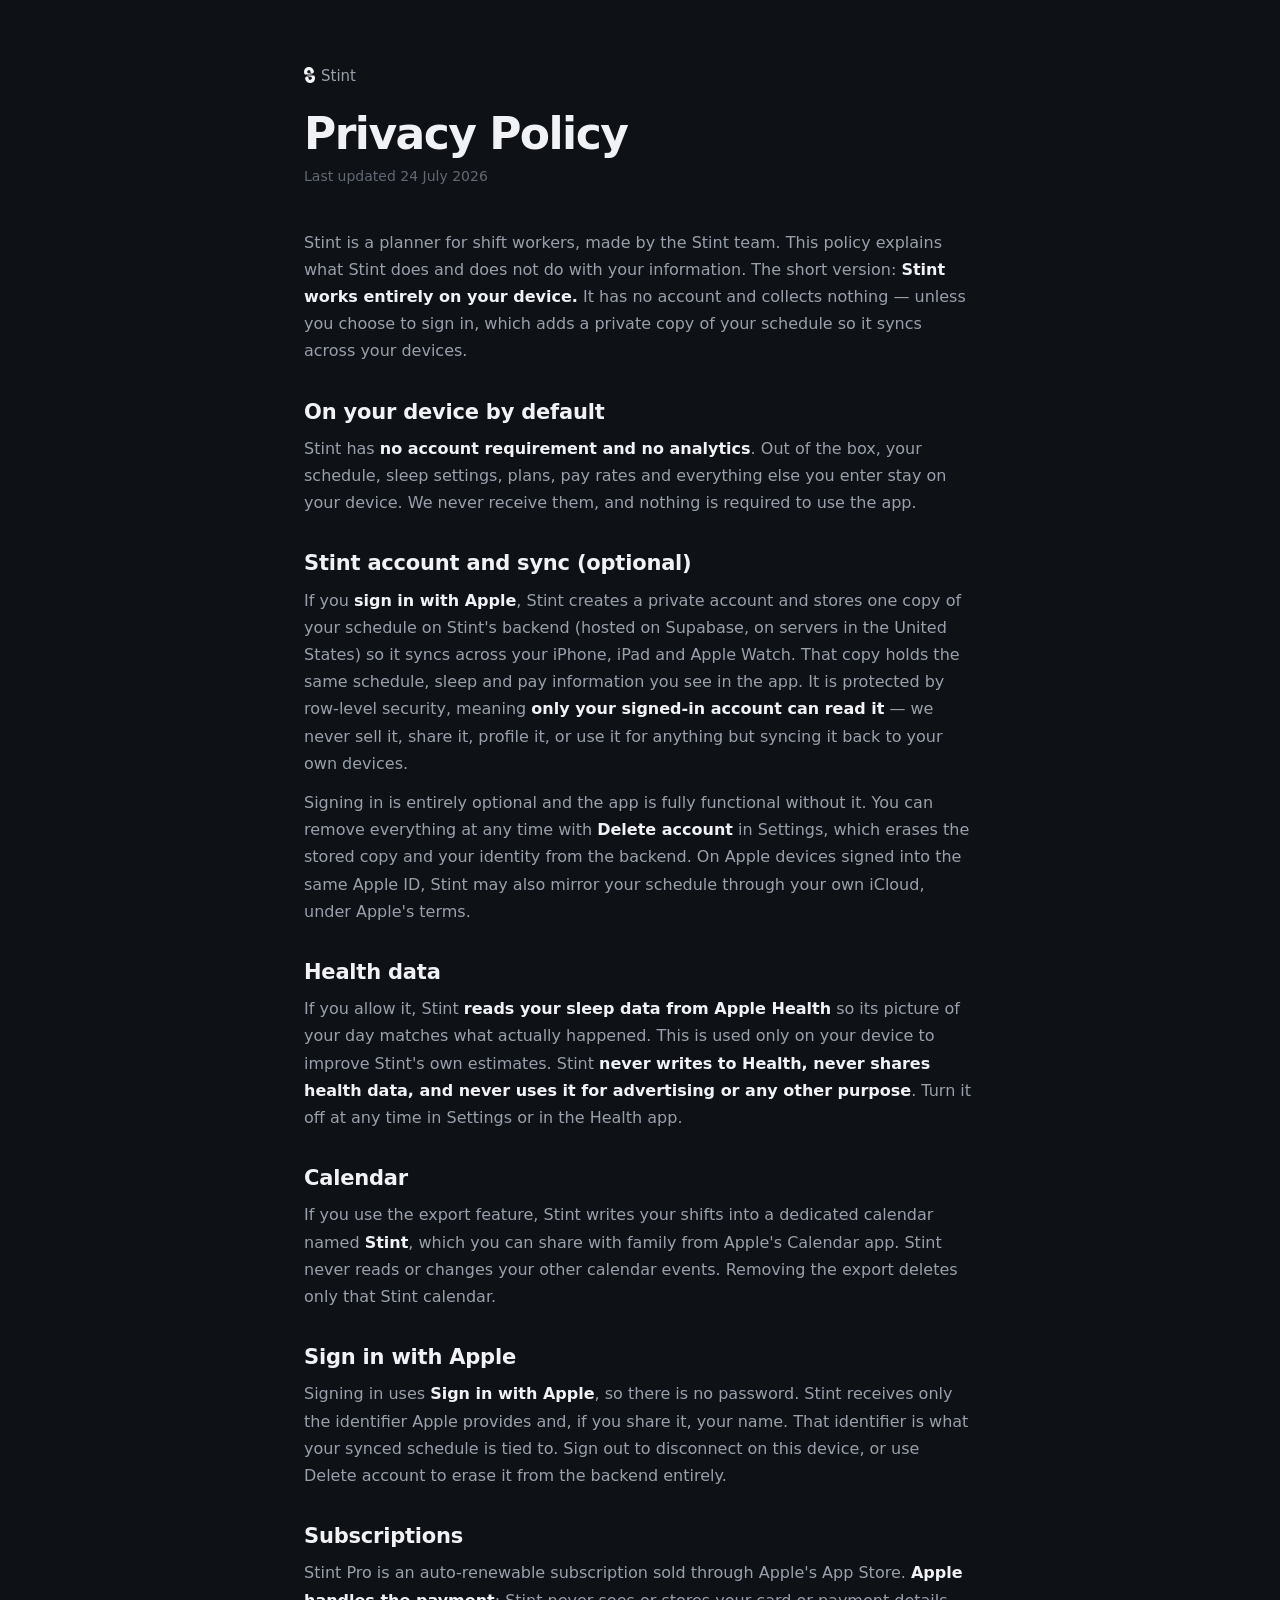
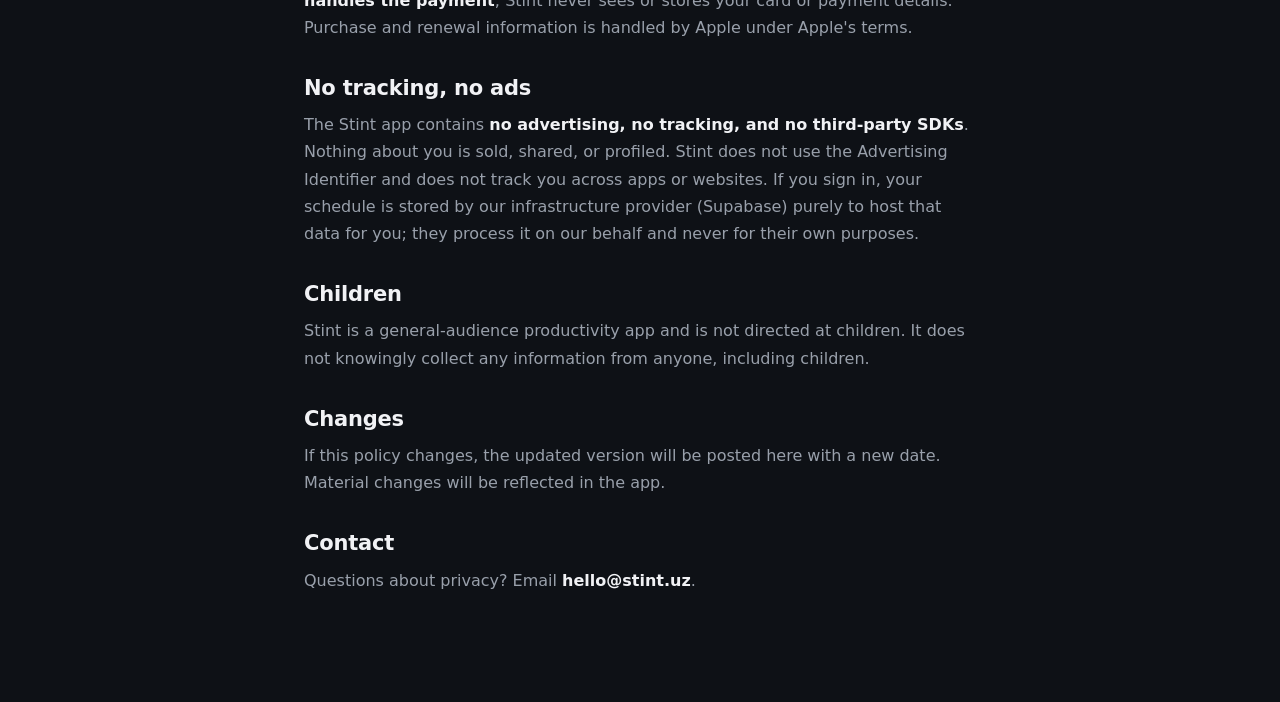
==== privacy.html @ 85cf30b4 "Stint marketing site (stint.uz): landing, privacy, terms Static HTML/CSS for stint.uz — landing page" ====
<!DOCTYPE html>
<html lang="en">
<head>
  <meta charset="UTF-8" />
  <meta name="viewport" content="width=device-width, initial-scale=1" />
  <title>Privacy Policy — Stint</title>
  <meta name="theme-color" content="#0E1116" />
  <link rel="icon" type="image/png" href="img/icon.png" />
  <link rel="apple-touch-icon" href="img/icon.png" />
  <link rel="stylesheet" href="style.css" />
</head>
<body>
  <main class="legal">
    <a class="back" href="/"><img class="mark" src="img/mark.png" alt="" style="height:16px;vertical-align:-2px;margin-right:6px;" />Stint</a>
    <h1>Privacy Policy</h1>
    <p class="updated">Last updated 24 July 2026</p>

    <p>Stint is a planner for shift workers, made by the Stint team. This policy explains what Stint does and does not do with your information. The short version: <strong>Stint works entirely on your device.</strong> It has no account and collects nothing — unless you choose to sign in, which adds a private copy of your schedule so it syncs across your devices.</p>

    <h2>On your device by default</h2>
    <p>Stint has <strong>no account requirement and no analytics</strong>. Out of the box, your schedule, sleep settings, plans, pay rates and everything else you enter stay on your device. We never receive them, and nothing is required to use the app.</p>

    <h2>Stint account and sync (optional)</h2>
    <p>If you <strong>sign in with Apple</strong>, Stint creates a private account and stores one copy of your schedule on Stint's backend (hosted on Supabase, on servers in the United States) so it syncs across your iPhone, iPad and Apple Watch. That copy holds the same schedule, sleep and pay information you see in the app. It is protected by row-level security, meaning <strong>only your signed-in account can read it</strong> — we never sell it, share it, profile it, or use it for anything but syncing it back to your own devices.</p>
    <p>Signing in is entirely optional and the app is fully functional without it. You can remove everything at any time with <strong>Delete account</strong> in Settings, which erases the stored copy and your identity from the backend. On Apple devices signed into the same Apple ID, Stint may also mirror your schedule through your own iCloud, under Apple's terms.</p>

    <h2>Health data</h2>
    <p>If you allow it, Stint <strong>reads your sleep data from Apple Health</strong> so its picture of your day matches what actually happened. This is used only on your device to improve Stint's own estimates. Stint <strong>never writes to Health, never shares health data, and never uses it for advertising or any other purpose</strong>. Turn it off at any time in Settings or in the Health app.</p>

    <h2>Calendar</h2>
    <p>If you use the export feature, Stint writes your shifts into a dedicated calendar named <strong>Stint</strong>, which you can share with family from Apple's Calendar app. Stint never reads or changes your other calendar events. Removing the export deletes only that Stint calendar.</p>

    <h2>Sign in with Apple</h2>
    <p>Signing in uses <strong>Sign in with Apple</strong>, so there is no password. Stint receives only the identifier Apple provides and, if you share it, your name. That identifier is what your synced schedule is tied to. Sign out to disconnect on this device, or use Delete account to erase it from the backend entirely.</p>

    <h2>Subscriptions</h2>
    <p>Stint Pro is an auto-renewable subscription sold through Apple's App Store. <strong>Apple handles the payment</strong>; Stint never sees or stores your card or payment details. Purchase and renewal information is handled by Apple under Apple's terms.</p>

    <h2>No tracking, no ads</h2>
    <p>The Stint app contains <strong>no advertising, no tracking, and no third-party SDKs</strong>. Nothing about you is sold, shared, or profiled. Stint does not use the Advertising Identifier and does not track you across apps or websites. If you sign in, your schedule is stored by our infrastructure provider (Supabase) purely to host that data for you; they process it on our behalf and never for their own purposes.</p>

    <h2>Children</h2>
    <p>Stint is a general-audience productivity app and is not directed at children. It does not knowingly collect any information from anyone, including children.</p>

    <h2>Changes</h2>
    <p>If this policy changes, the updated version will be posted here with a new date. Material changes will be reflected in the app.</p>

    <h2>Contact</h2>
    <p>Questions about privacy? Email <strong><a href="mailto:hello@stint.uz">hello@stint.uz</a></strong>.</p>
  </main>
</body>
</html>
---- style.css ----
/* Stint — marketing site. Brand tokens from docs/02-BRAND.md, dark-first (the
   app's native habitat is 3am). One accent (Signal orange), used sparingly.
   System font (SF on Apple devices) to match the app. No em-dashes anywhere. */

:root {
  --canvas: #0E1116;
  --surface: #171B21;
  --surface-2: #1B2027;
  --ink: #F1F2F5;
  --ink2: #99A0AB;
  --ink3: #626973;
  --hairline: #242931;
  --signal: #F0602F;
  --signal-soft: #3A2018;
  --cta: #F1F2F5;
  --on-cta: #14171C;
  --sky-night: #0A0C10;
  --radius: 16px;
  --pill: 999px;
  --max: 1120px;
  font-family: -apple-system, BlinkMacSystemFont, "SF Pro Display", "SF Pro Text",
    system-ui, "Segoe UI", sans-serif;
}

* { box-sizing: border-box; margin: 0; padding: 0; }

html { scroll-behavior: smooth; -webkit-font-smoothing: antialiased; }

body {
  background: var(--canvas);
  color: var(--ink);
  line-height: 1.5;
  overflow-x: hidden;
}

a { color: inherit; text-decoration: none; }

.wrap { width: 100%; max-width: var(--max); margin: 0 auto; padding: 0 24px; }

/* ---------- Nav ---------- */
.nav {
  position: sticky; top: 0; z-index: 40;
  height: 64px; display: flex; align-items: center;
  background: rgba(14, 17, 22, 0.72);
  backdrop-filter: saturate(160%) blur(18px);
  -webkit-backdrop-filter: saturate(160%) blur(18px);
  border-bottom: 1px solid var(--hairline);
}
.nav .wrap { display: flex; align-items: center; justify-content: space-between; }
.wordmark { display: inline-flex; align-items: center; gap: 9px; font-weight: 600; font-size: 19px; letter-spacing: -0.02em; }
.wordmark .mark { height: 22px; width: auto; display: block; }
.wordmark .dot { color: var(--signal); }
.nav-links { display: flex; align-items: center; gap: 28px; }
.nav-links a { color: var(--ink2); font-size: 15px; transition: color .2s ease; }
.nav-links a:hover { color: var(--ink); }
.nav-cta {
  background: var(--cta); color: var(--on-cta) !important;
  padding: 9px 16px; border-radius: var(--pill); font-weight: 600; font-size: 14px;
  transition: transform .2s cubic-bezier(.16,1,.3,1), opacity .2s ease;
}
.nav-cta:hover { opacity: .92; }
.nav-cta:active { transform: scale(.97); }
@media (max-width: 680px) { .nav-links .hide-sm { display: none; } }

/* ---------- Buttons ---------- */
.pill {
  display: inline-flex; align-items: center; gap: 8px;
  background: var(--cta); color: var(--on-cta);
  padding: 15px 26px; border-radius: var(--pill);
  font-weight: 600; font-size: 16px;
  transition: transform .2s cubic-bezier(.16,1,.3,1), opacity .2s ease;
}
.pill:hover { opacity: .93; }
.pill:active { transform: translateY(1px) scale(.99); }
.ghost { color: var(--ink2); font-weight: 500; font-size: 16px; transition: color .2s ease; }
.ghost:hover { color: var(--ink); }

/* ---------- Sections ---------- */
section { padding: 96px 0; }
.eyebrow { color: var(--ink3); font-size: 13px; font-weight: 500; letter-spacing: .01em; margin-bottom: 14px; }

h1 { font-size: clamp(40px, 6.4vw, 64px); line-height: 1.02; letter-spacing: -0.035em; font-weight: 600; }
h2 { font-size: clamp(30px, 4.4vw, 44px); line-height: 1.06; letter-spacing: -0.03em; font-weight: 600; }
.lead { color: var(--ink2); font-size: clamp(17px, 2.1vw, 19px); line-height: 1.55; max-width: 40ch; }

/* Hero */
.hero { padding-top: 72px; padding-bottom: 72px; }
.hero .wrap { display: grid; grid-template-columns: 1.05fr 0.95fr; gap: 48px; align-items: center; }
.hero h1 { margin-bottom: 20px; }
.hero .lead { margin-bottom: 30px; }
.hero-actions { display: flex; align-items: center; gap: 22px; }
.shot { border-radius: 34px; border: 1px solid var(--hairline); box-shadow: 0 40px 90px -30px rgba(0,0,0,.7); display: block; width: 100%; }
.phone { max-width: 300px; margin: 0 auto; }
.phone-right { justify-self: end; }
@media (max-width: 860px) {
  .hero .wrap { grid-template-columns: 1fr; gap: 40px; }
  .phone { max-width: 260px; }
  .hero-actions { justify-content: flex-start; }
}

/* Manifesto band */
.manifesto { background: var(--sky-night); border-top: 1px solid var(--hairline); border-bottom: 1px solid var(--hairline); }
.manifesto .wrap { max-width: 760px; text-align: center; }
.manifesto h2 { margin-bottom: 20px; }
.manifesto p { color: var(--ink2); font-size: clamp(17px, 2.2vw, 20px); line-height: 1.6; max-width: 62ch; margin: 0 auto; }
.manifesto .accent { color: var(--ink); }

/* Feature split */
.feature .wrap { display: grid; grid-template-columns: 1fr 1fr; gap: 56px; align-items: center; }
.feature.reverse .wrap .copy { order: 2; }
.feature.reverse .wrap .art { order: 1; }
.feature .copy h2 { margin-bottom: 18px; }
.chip { display: inline-block; color: var(--signal); background: var(--signal-soft); font-size: 13px; font-weight: 600; padding: 4px 11px; border-radius: var(--pill); margin-bottom: 16px; }
@media (max-width: 860px) {
  .feature .wrap { grid-template-columns: 1fr; gap: 36px; }
  .feature.reverse .wrap .copy { order: 1; }
  .feature.reverse .wrap .art { order: 2; }
}

/* Honesty band */
.honesty { text-align: center; }
.honesty h2 { max-width: 20ch; margin: 0 auto 18px; }
.honesty p { color: var(--ink2); font-size: 18px; max-width: 52ch; margin: 0 auto; }
.honesty .row { display: flex; justify-content: center; flex-wrap: wrap; gap: 12px; margin-top: 34px; }
.tag { border: 1px solid var(--hairline); color: var(--ink2); border-radius: var(--pill); padding: 10px 18px; font-size: 15px; font-weight: 500; }

/* Pricing */
.pricing { text-align: center; }
.pricing > .wrap > h2 { margin-bottom: 12px; }
.pricing .sub { color: var(--ink2); margin-bottom: 44px; }
.tiers { display: grid; grid-template-columns: 1fr 1fr; gap: 20px; max-width: 780px; margin: 0 auto; text-align: left; }
.tier { border: 1px solid var(--hairline); border-radius: 22px; padding: 30px; background: var(--surface); }
.tier.pro { border-color: color-mix(in srgb, var(--signal) 45%, var(--hairline)); }
.tier .name { font-size: 15px; color: var(--ink2); font-weight: 600; }
.tier .price { font-size: 30px; font-weight: 600; letter-spacing: -0.02em; margin: 8px 0 4px; font-variant-numeric: tabular-nums; }
.tier .price small { font-size: 15px; color: var(--ink3); font-weight: 500; }
.tier ul { list-style: none; margin-top: 20px; display: grid; gap: 12px; }
.tier li { color: var(--ink2); font-size: 15px; display: flex; gap: 10px; align-items: baseline; }
.tier li::before { content: ""; width: 6px; height: 6px; border-radius: 50%; flex: none; margin-top: 7px; background: var(--ink3); }
.tier.pro li::before { background: var(--signal); }
.pricing .fine { color: var(--ink3); font-size: 14px; margin-top: 28px; }
@media (max-width: 680px) { .tiers { grid-template-columns: 1fr; } }

/* Footer */
footer { border-top: 1px solid var(--hairline); padding: 48px 0; }
footer .wrap { display: flex; justify-content: space-between; align-items: center; gap: 20px; flex-wrap: wrap; }
.foot-brand { display: flex; align-items: center; gap: 14px; }
.foot-brand img { width: 44px; height: 44px; border-radius: 11px; display: block; }
.foot-links { display: flex; gap: 24px; }
.foot-links a { color: var(--ink2); font-size: 15px; transition: color .2s ease; }
.foot-links a:hover { color: var(--ink); }
.foot-note { color: var(--ink3); font-size: 14px; }

/* Reveal on scroll. Progressive enhancement: content is visible by default, and
   only the `reveal-on` class (added by JS, and never under reduced motion) opts
   into the hidden-start. So if JS fails or is slow, nothing is ever blank. */
.reveal { transition: opacity .7s cubic-bezier(.16,1,.3,1), transform .7s cubic-bezier(.16,1,.3,1); }
body.reveal-on .reveal { opacity: 0; transform: translateY(18px); }
body.reveal-on .reveal.in { opacity: 1; transform: none; }
@media (prefers-reduced-motion: reduce) {
  html { scroll-behavior: auto; }
  .reveal { transition: none; }
}

/* Legal pages */
.legal { max-width: 720px; margin: 0 auto; padding: 64px 24px 96px; }
.legal a.back { color: var(--ink2); font-size: 15px; }
.legal h1 { font-size: clamp(32px, 5vw, 44px); margin: 24px 0 8px; }
.legal .updated { color: var(--ink3); font-size: 14px; margin-bottom: 40px; }
.legal h2 { font-size: 21px; margin: 36px 0 12px; letter-spacing: -0.01em; }
.legal p, .legal li { color: var(--ink2); font-size: 16px; line-height: 1.7; margin-bottom: 12px; }
.legal ul { padding-left: 20px; margin-bottom: 12px; }
.legal strong { color: var(--ink); font-weight: 600; }
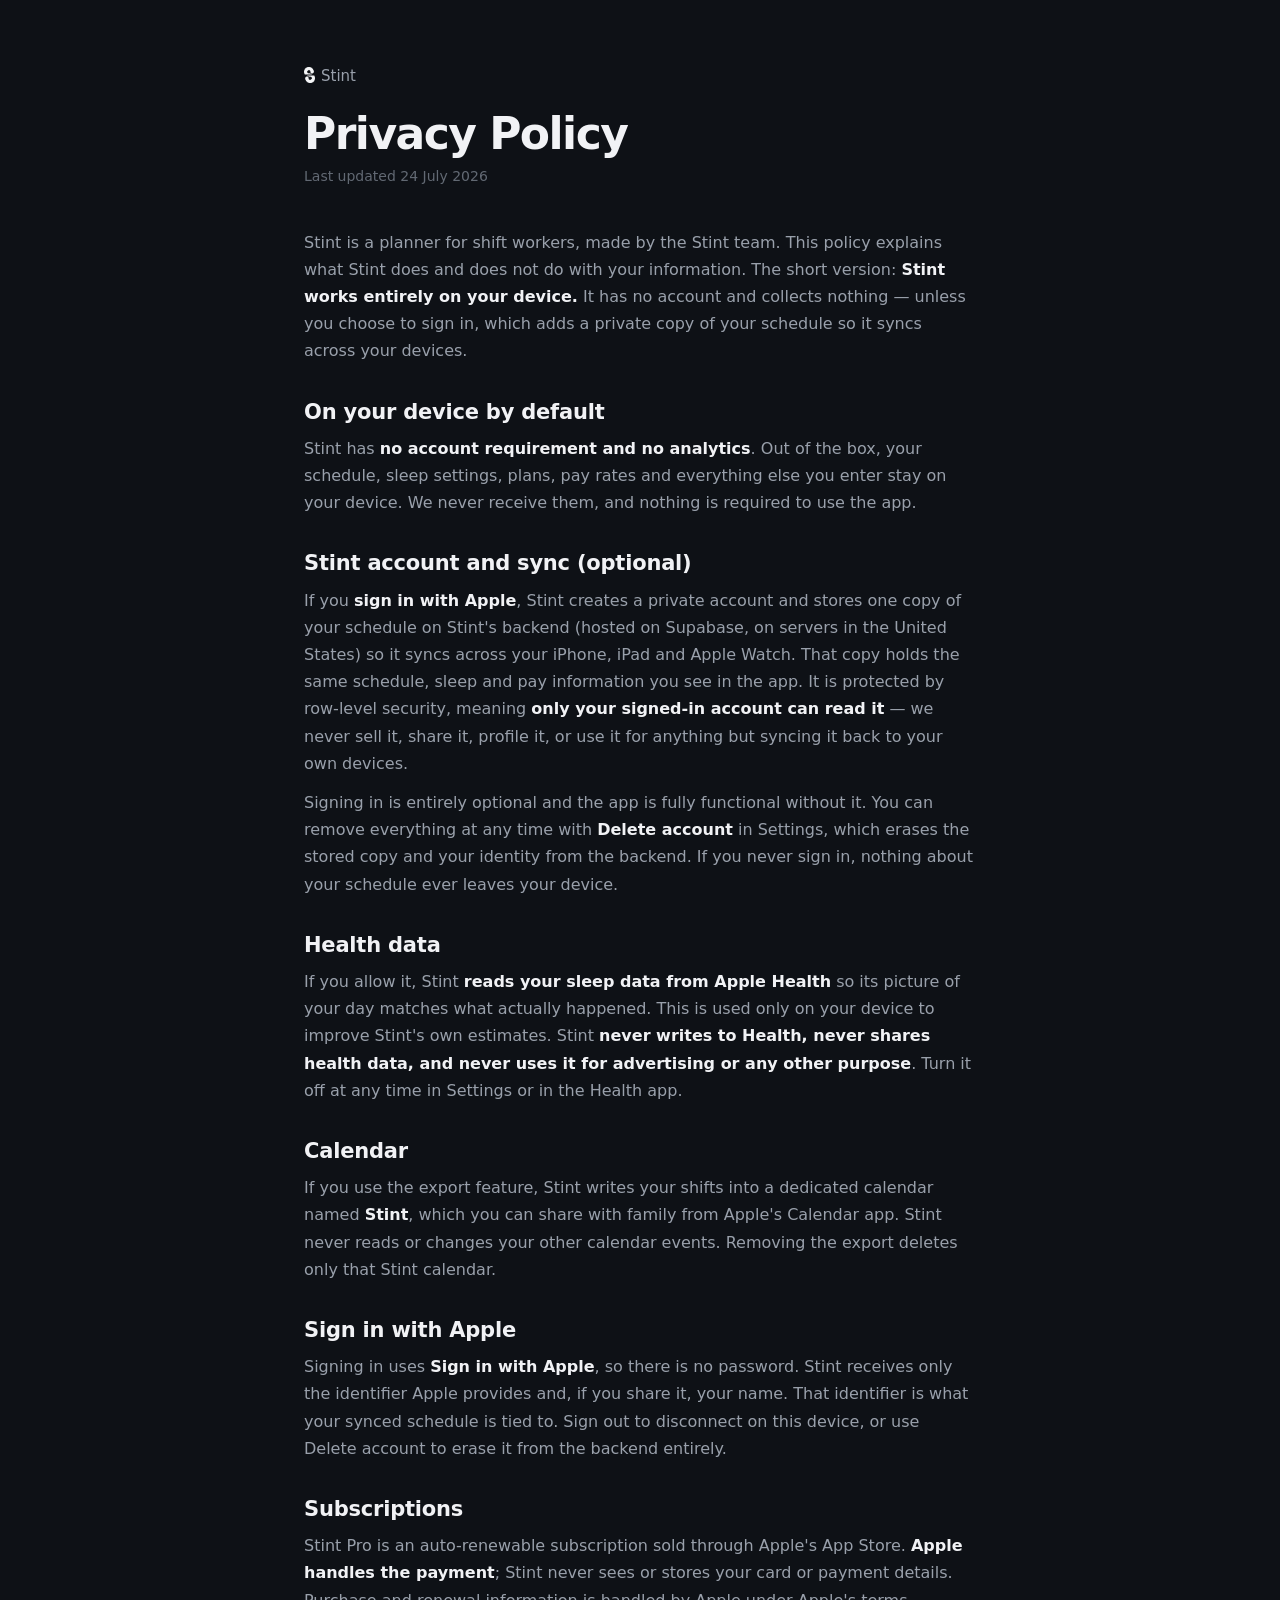
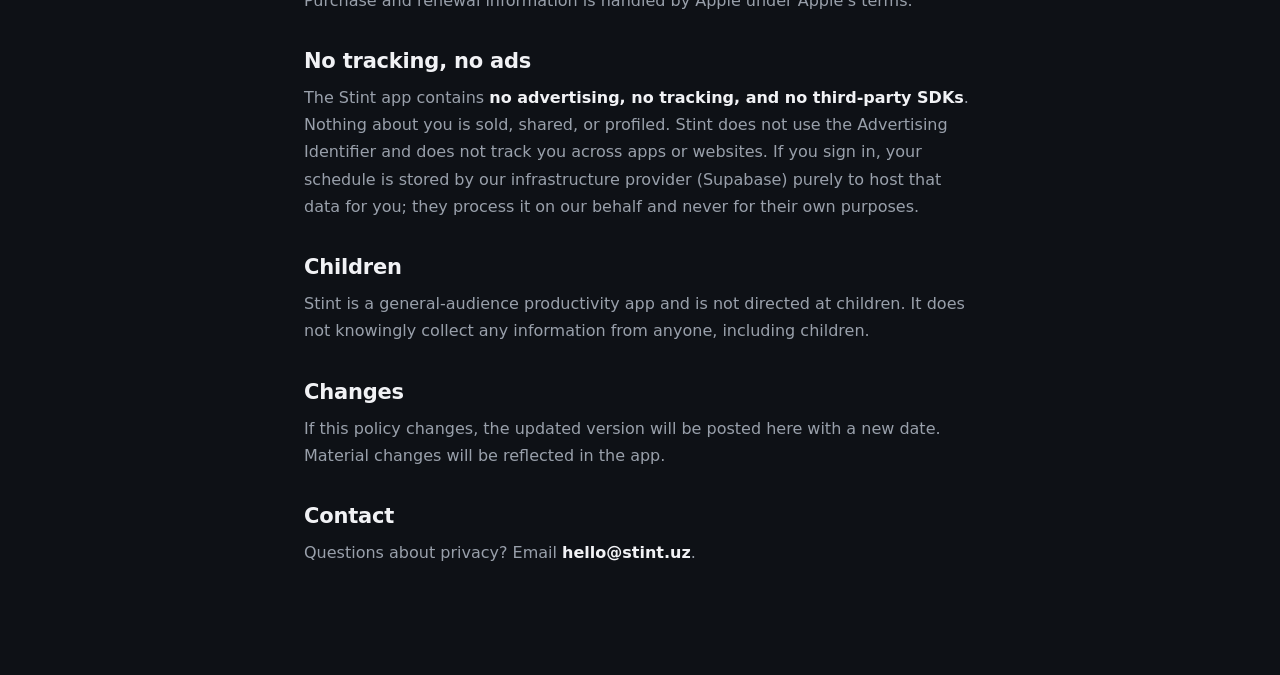
==== commit 15a288c8: "Privacy: drop retired iCloud mirror line (D-028) Automatic iCloud key-value sync is retired; sync no" ====
--- a/privacy.html
+++ b/privacy.html
@@ -22,7 +22,7 @@
 
     <h2>Stint account and sync (optional)</h2>
     <p>If you <strong>sign in with Apple</strong>, Stint creates a private account and stores one copy of your schedule on Stint's backend (hosted on Supabase, on servers in the United States) so it syncs across your iPhone, iPad and Apple Watch. That copy holds the same schedule, sleep and pay information you see in the app. It is protected by row-level security, meaning <strong>only your signed-in account can read it</strong> — we never sell it, share it, profile it, or use it for anything but syncing it back to your own devices.</p>
-    <p>Signing in is entirely optional and the app is fully functional without it. You can remove everything at any time with <strong>Delete account</strong> in Settings, which erases the stored copy and your identity from the backend. On Apple devices signed into the same Apple ID, Stint may also mirror your schedule through your own iCloud, under Apple's terms.</p>
+    <p>Signing in is entirely optional and the app is fully functional without it. You can remove everything at any time with <strong>Delete account</strong> in Settings, which erases the stored copy and your identity from the backend. If you never sign in, nothing about your schedule ever leaves your device.</p>
 
     <h2>Health data</h2>
     <p>If you allow it, Stint <strong>reads your sleep data from Apple Health</strong> so its picture of your day matches what actually happened. This is used only on your device to improve Stint's own estimates. Stint <strong>never writes to Health, never shares health data, and never uses it for advertising or any other purpose</strong>. Turn it off at any time in Settings or in the Health app.</p>
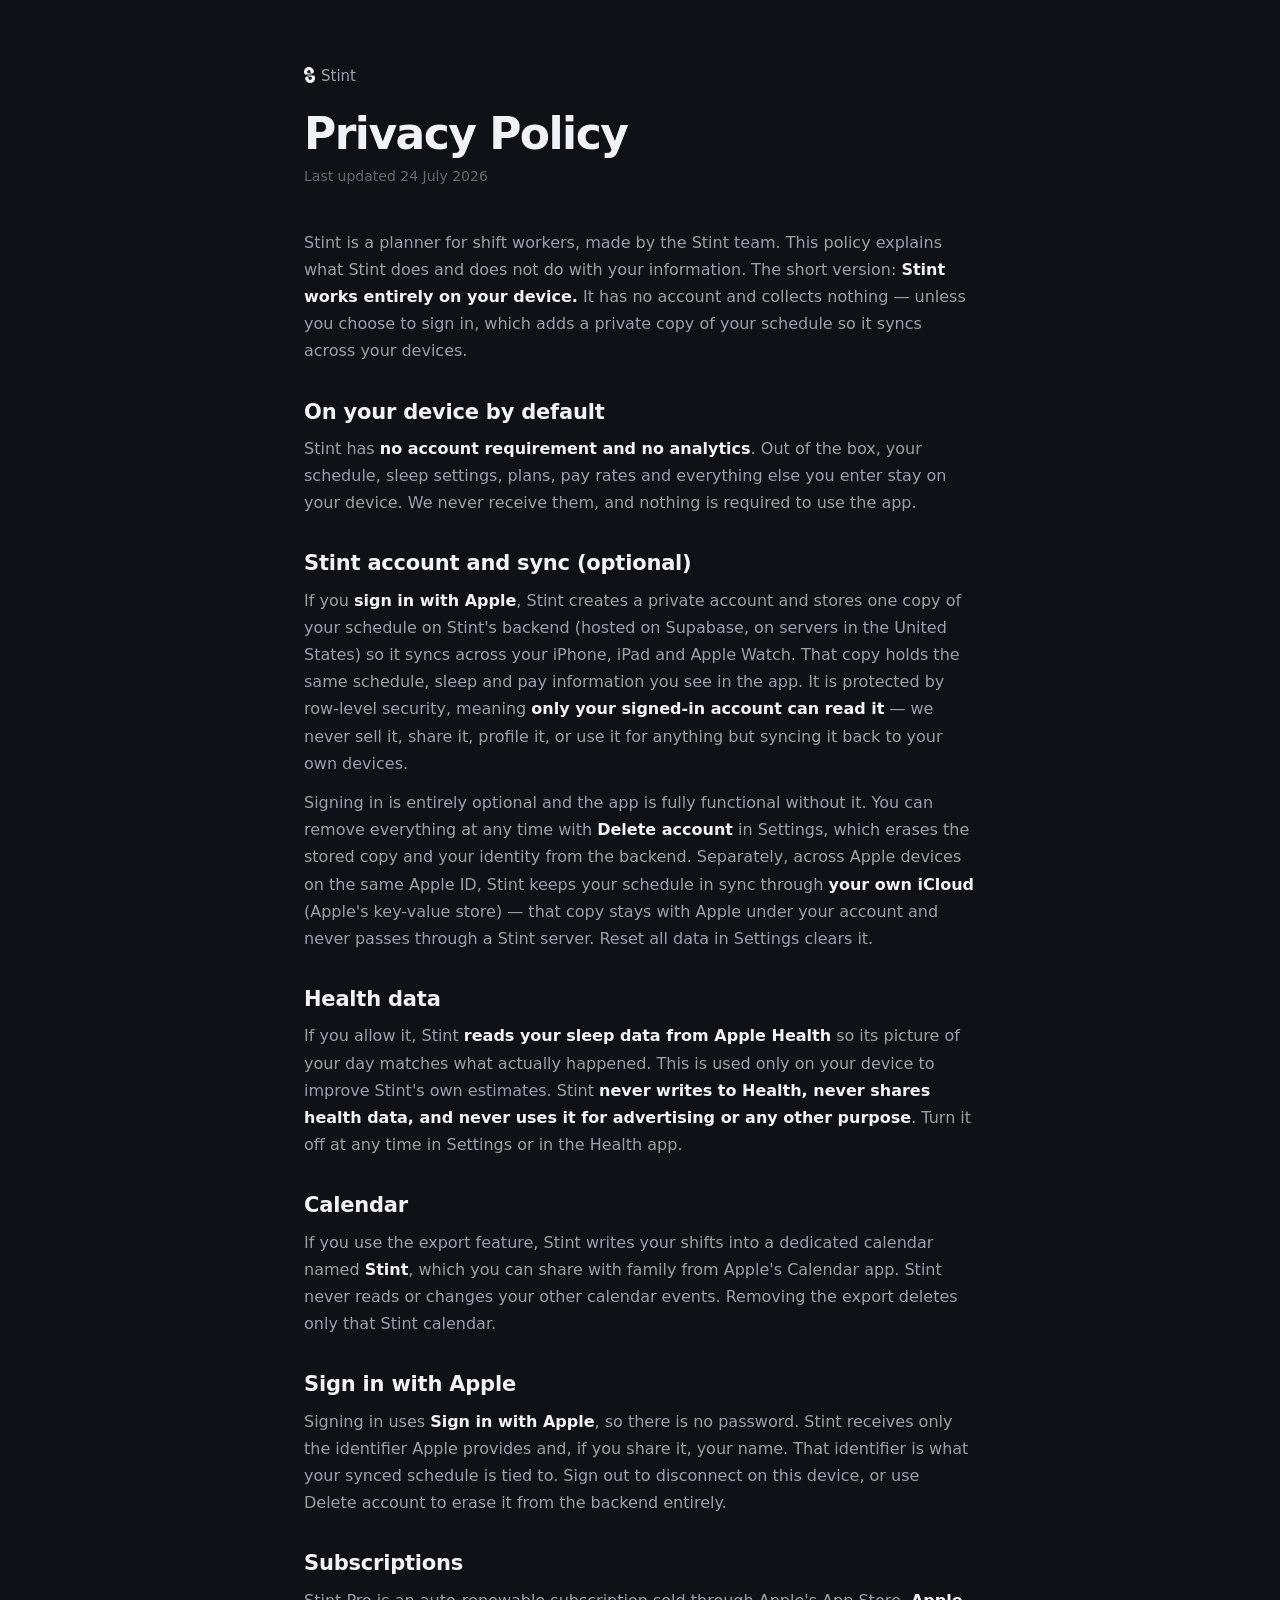
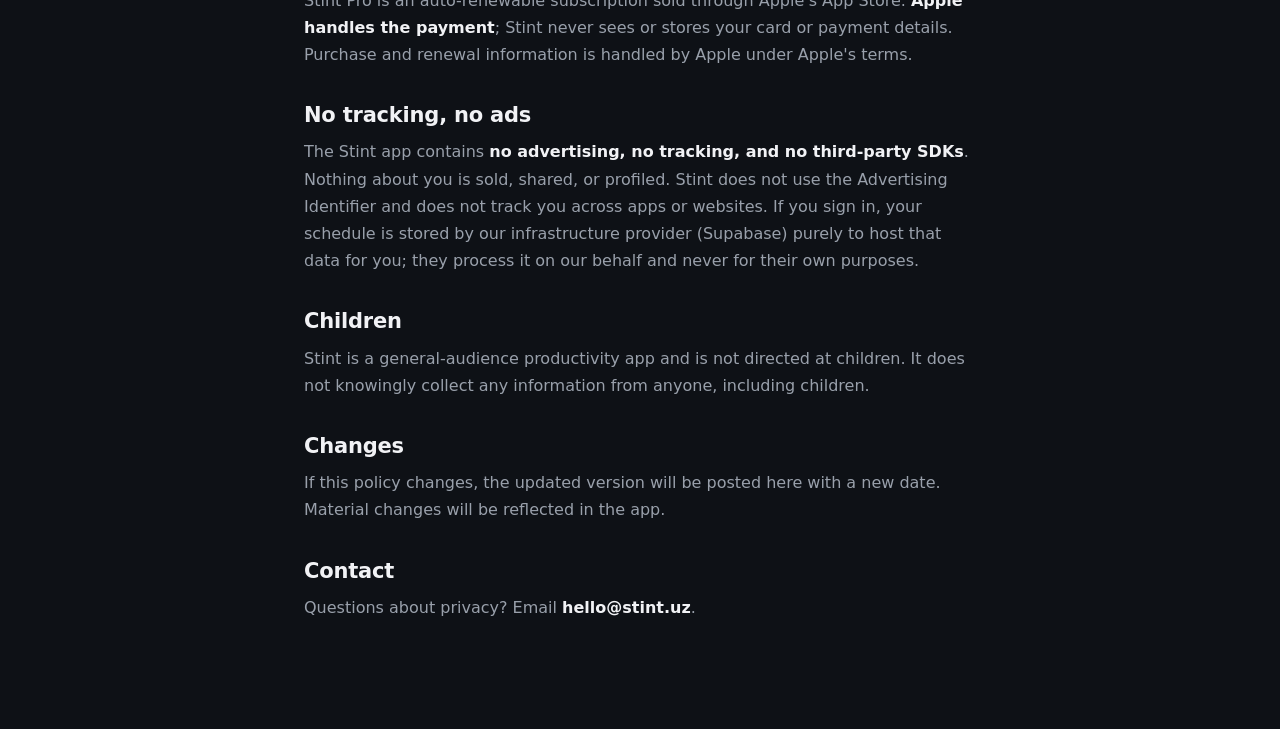
==== commit 2f77349f: "Privacy: keep iCloud sync described accurately (D-028) Co-Authored-By: Claude Opus 4.8 <noreply@anth" ====
--- a/privacy.html
+++ b/privacy.html
@@ -22,7 +22,7 @@
 
     <h2>Stint account and sync (optional)</h2>
     <p>If you <strong>sign in with Apple</strong>, Stint creates a private account and stores one copy of your schedule on Stint's backend (hosted on Supabase, on servers in the United States) so it syncs across your iPhone, iPad and Apple Watch. That copy holds the same schedule, sleep and pay information you see in the app. It is protected by row-level security, meaning <strong>only your signed-in account can read it</strong> — we never sell it, share it, profile it, or use it for anything but syncing it back to your own devices.</p>
-    <p>Signing in is entirely optional and the app is fully functional without it. You can remove everything at any time with <strong>Delete account</strong> in Settings, which erases the stored copy and your identity from the backend. If you never sign in, nothing about your schedule ever leaves your device.</p>
+    <p>Signing in is entirely optional and the app is fully functional without it. You can remove everything at any time with <strong>Delete account</strong> in Settings, which erases the stored copy and your identity from the backend. Separately, across Apple devices on the same Apple ID, Stint keeps your schedule in sync through <strong>your own iCloud</strong> (Apple's key-value store) — that copy stays with Apple under your account and never passes through a Stint server. Reset all data in Settings clears it.</p>
 
     <h2>Health data</h2>
     <p>If you allow it, Stint <strong>reads your sleep data from Apple Health</strong> so its picture of your day matches what actually happened. This is used only on your device to improve Stint's own estimates. Stint <strong>never writes to Health, never shares health data, and never uses it for advertising or any other purpose</strong>. Turn it off at any time in Settings or in the Health app.</p>
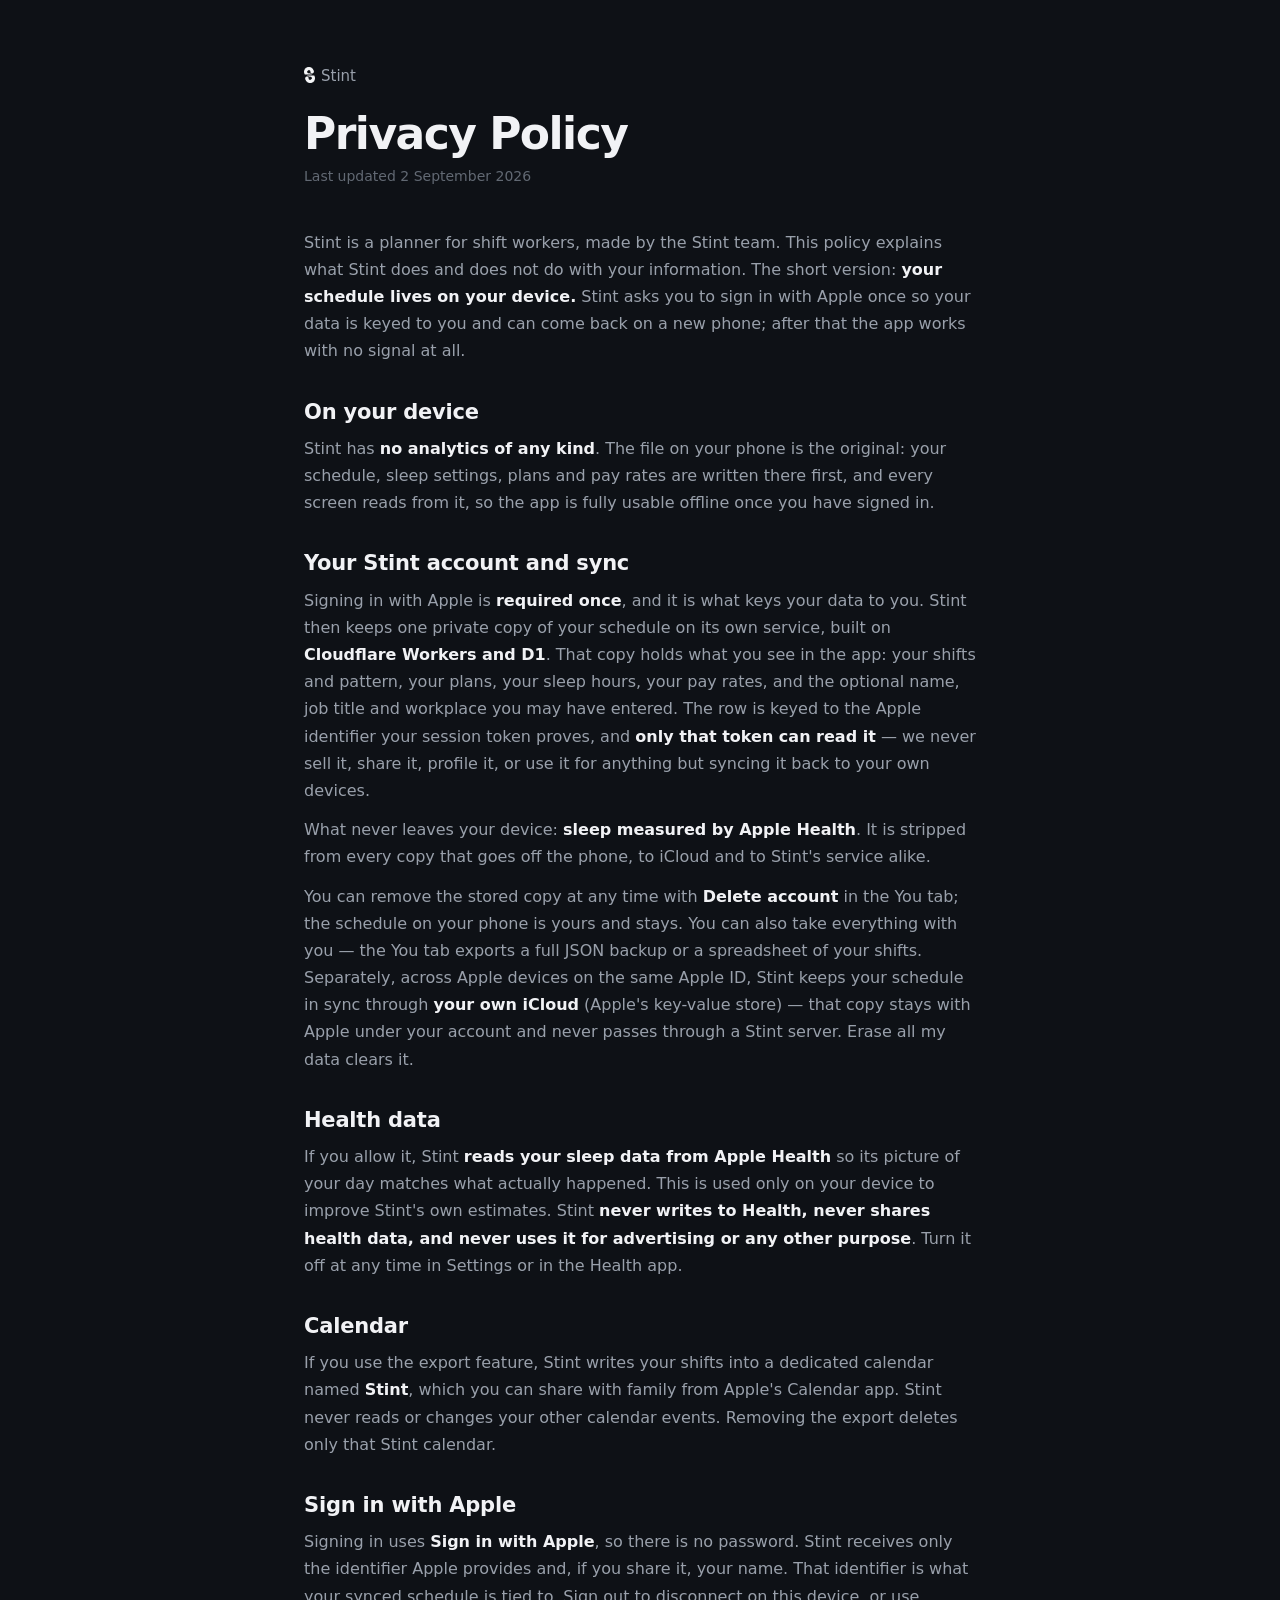
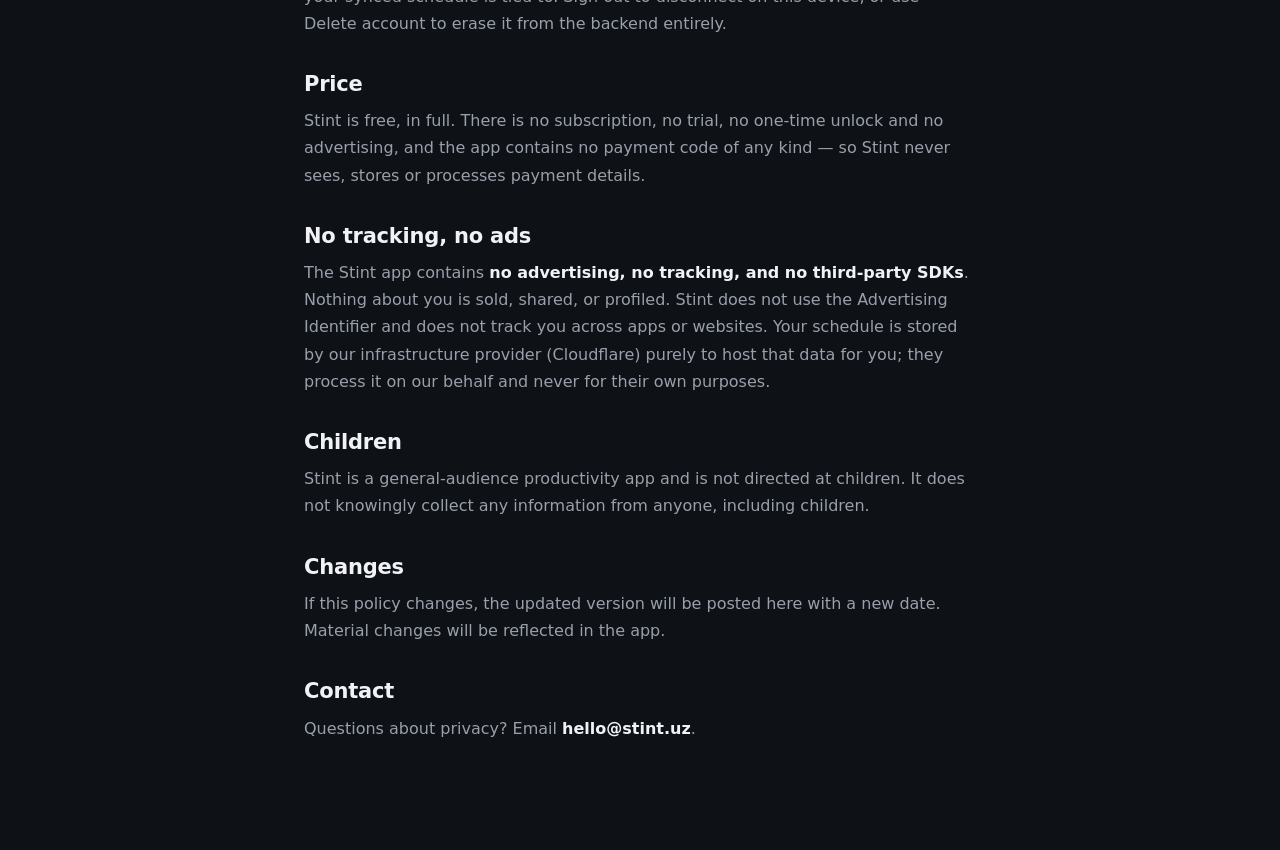
==== commit 73116eb8: "WIP snapshot (uncommitted work as of 2026-11-06, backup only)" ====
--- a/privacy.html
+++ b/privacy.html
@@ -13,16 +13,17 @@
   <main class="legal">
     <a class="back" href="/"><img class="mark" src="img/mark.png" alt="" style="height:16px;vertical-align:-2px;margin-right:6px;" />Stint</a>
     <h1>Privacy Policy</h1>
-    <p class="updated">Last updated 24 July 2026</p>
+    <p class="updated">Last updated 2 September 2026</p>
 
-    <p>Stint is a planner for shift workers, made by the Stint team. This policy explains what Stint does and does not do with your information. The short version: <strong>Stint works entirely on your device.</strong> It has no account and collects nothing — unless you choose to sign in, which adds a private copy of your schedule so it syncs across your devices.</p>
+    <p>Stint is a planner for shift workers, made by the Stint team. This policy explains what Stint does and does not do with your information. The short version: <strong>your schedule lives on your device.</strong> Stint asks you to sign in with Apple once so your data is keyed to you and can come back on a new phone; after that the app works with no signal at all.</p>
 
-    <h2>On your device by default</h2>
-    <p>Stint has <strong>no account requirement and no analytics</strong>. Out of the box, your schedule, sleep settings, plans, pay rates and everything else you enter stay on your device. We never receive them, and nothing is required to use the app.</p>
+    <h2>On your device</h2>
+    <p>Stint has <strong>no analytics of any kind</strong>. The file on your phone is the original: your schedule, sleep settings, plans and pay rates are written there first, and every screen reads from it, so the app is fully usable offline once you have signed in.</p>
 
-    <h2>Stint account and sync (optional)</h2>
-    <p>If you <strong>sign in with Apple</strong>, Stint creates a private account and stores one copy of your schedule on Stint's backend (hosted on Supabase, on servers in the United States) so it syncs across your iPhone, iPad and Apple Watch. That copy holds the same schedule, sleep and pay information you see in the app. It is protected by row-level security, meaning <strong>only your signed-in account can read it</strong> — we never sell it, share it, profile it, or use it for anything but syncing it back to your own devices.</p>
-    <p>Signing in is entirely optional and the app is fully functional without it. You can remove everything at any time with <strong>Delete account</strong> in Settings, which erases the stored copy and your identity from the backend. Separately, across Apple devices on the same Apple ID, Stint keeps your schedule in sync through <strong>your own iCloud</strong> (Apple's key-value store) — that copy stays with Apple under your account and never passes through a Stint server. Reset all data in Settings clears it.</p>
+    <h2>Your Stint account and sync</h2>
+    <p>Signing in with Apple is <strong>required once</strong>, and it is what keys your data to you. Stint then keeps one private copy of your schedule on its own service, built on <strong>Cloudflare Workers and D1</strong>. That copy holds what you see in the app: your shifts and pattern, your plans, your sleep hours, your pay rates, and the optional name, job title and workplace you may have entered. The row is keyed to the Apple identifier your session token proves, and <strong>only that token can read it</strong> — we never sell it, share it, profile it, or use it for anything but syncing it back to your own devices.</p>
+    <p>What never leaves your device: <strong>sleep measured by Apple Health</strong>. It is stripped from every copy that goes off the phone, to iCloud and to Stint's service alike.</p>
+    <p>You can remove the stored copy at any time with <strong>Delete account</strong> in the You tab; the schedule on your phone is yours and stays. You can also take everything with you — the You tab exports a full JSON backup or a spreadsheet of your shifts. Separately, across Apple devices on the same Apple ID, Stint keeps your schedule in sync through <strong>your own iCloud</strong> (Apple's key-value store) — that copy stays with Apple under your account and never passes through a Stint server. Erase all my data clears it.</p>
 
     <h2>Health data</h2>
     <p>If you allow it, Stint <strong>reads your sleep data from Apple Health</strong> so its picture of your day matches what actually happened. This is used only on your device to improve Stint's own estimates. Stint <strong>never writes to Health, never shares health data, and never uses it for advertising or any other purpose</strong>. Turn it off at any time in Settings or in the Health app.</p>
@@ -33,11 +34,11 @@
     <h2>Sign in with Apple</h2>
     <p>Signing in uses <strong>Sign in with Apple</strong>, so there is no password. Stint receives only the identifier Apple provides and, if you share it, your name. That identifier is what your synced schedule is tied to. Sign out to disconnect on this device, or use Delete account to erase it from the backend entirely.</p>
 
-    <h2>Subscriptions</h2>
-    <p>Stint Pro is an auto-renewable subscription sold through Apple's App Store. <strong>Apple handles the payment</strong>; Stint never sees or stores your card or payment details. Purchase and renewal information is handled by Apple under Apple's terms.</p>
+    <h2>Price</h2>
+    <p>Stint is free, in full. There is no subscription, no trial, no one-time unlock and no advertising, and the app contains no payment code of any kind — so Stint never sees, stores or processes payment details.</p>
 
     <h2>No tracking, no ads</h2>
-    <p>The Stint app contains <strong>no advertising, no tracking, and no third-party SDKs</strong>. Nothing about you is sold, shared, or profiled. Stint does not use the Advertising Identifier and does not track you across apps or websites. If you sign in, your schedule is stored by our infrastructure provider (Supabase) purely to host that data for you; they process it on our behalf and never for their own purposes.</p>
+    <p>The Stint app contains <strong>no advertising, no tracking, and no third-party SDKs</strong>. Nothing about you is sold, shared, or profiled. Stint does not use the Advertising Identifier and does not track you across apps or websites. Your schedule is stored by our infrastructure provider (Cloudflare) purely to host that data for you; they process it on our behalf and never for their own purposes.</p>
 
     <h2>Children</h2>
     <p>Stint is a general-audience productivity app and is not directed at children. It does not knowingly collect any information from anyone, including children.</p>
